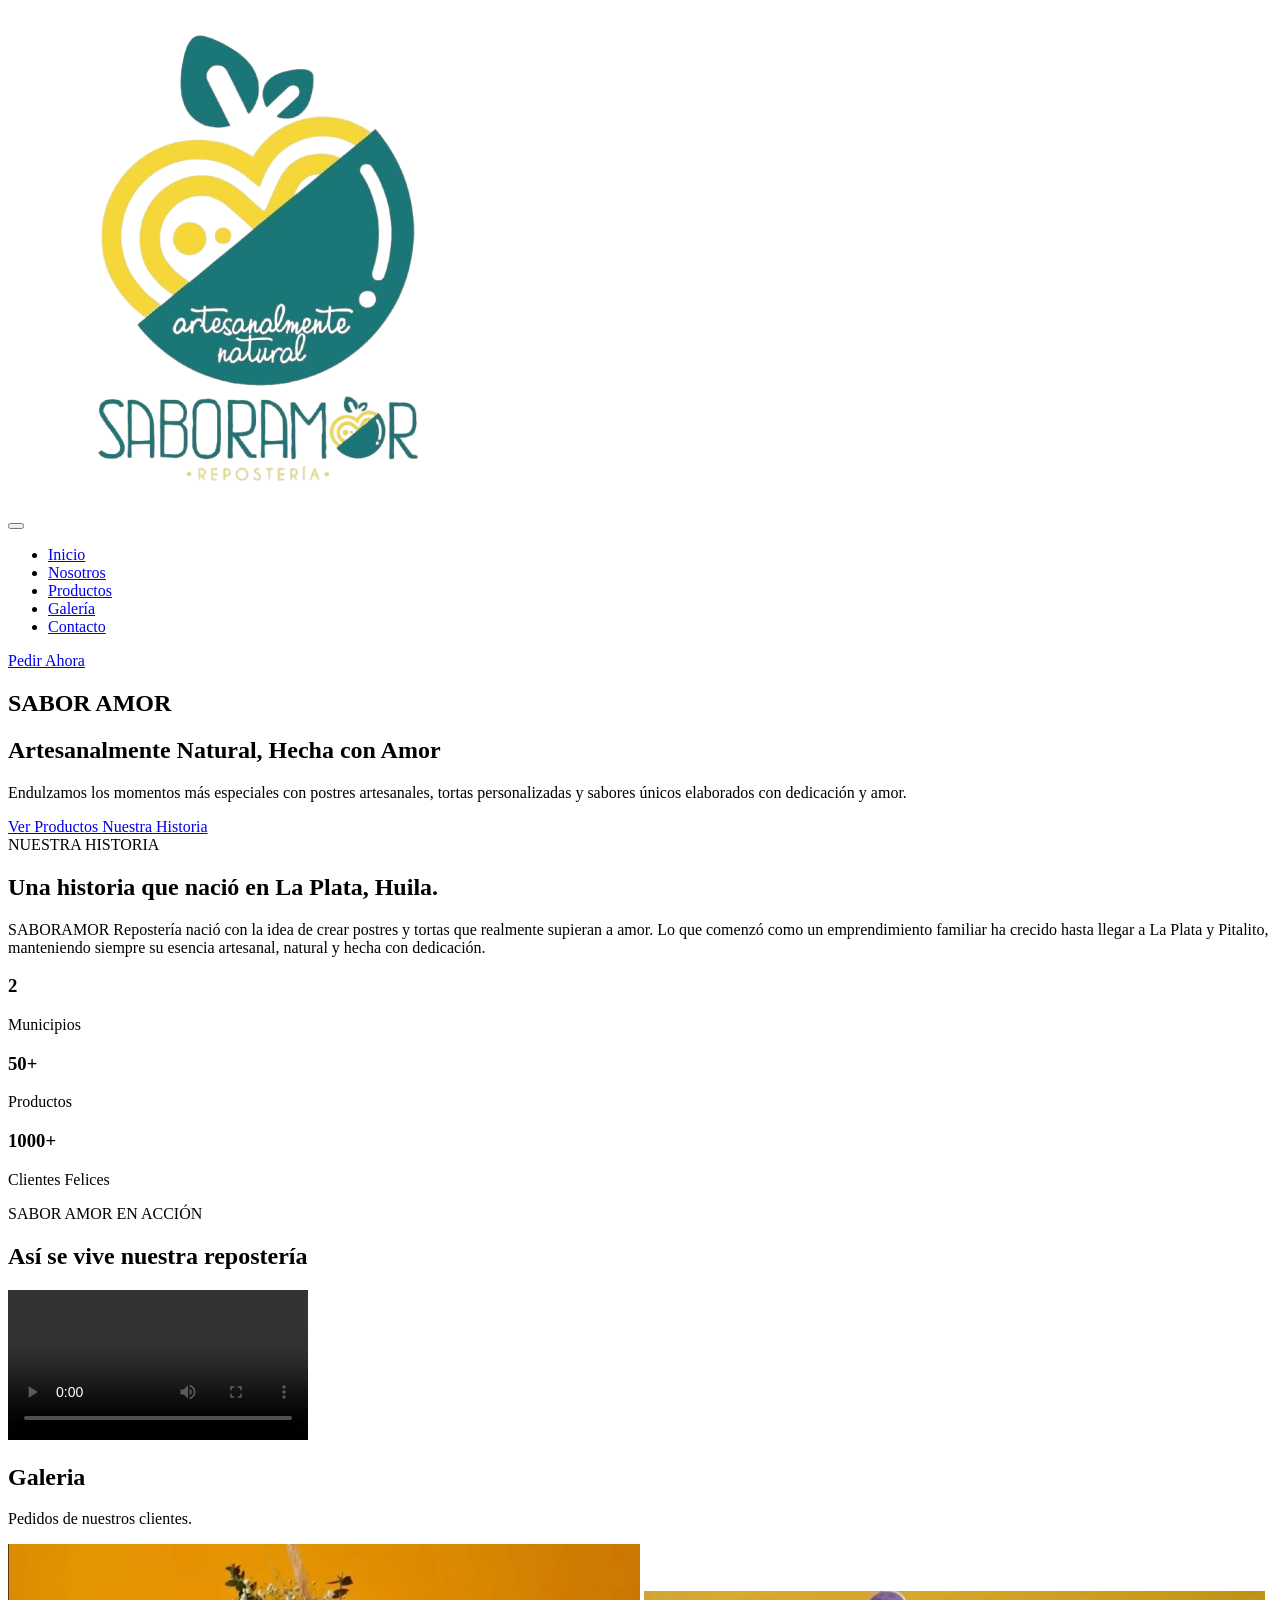
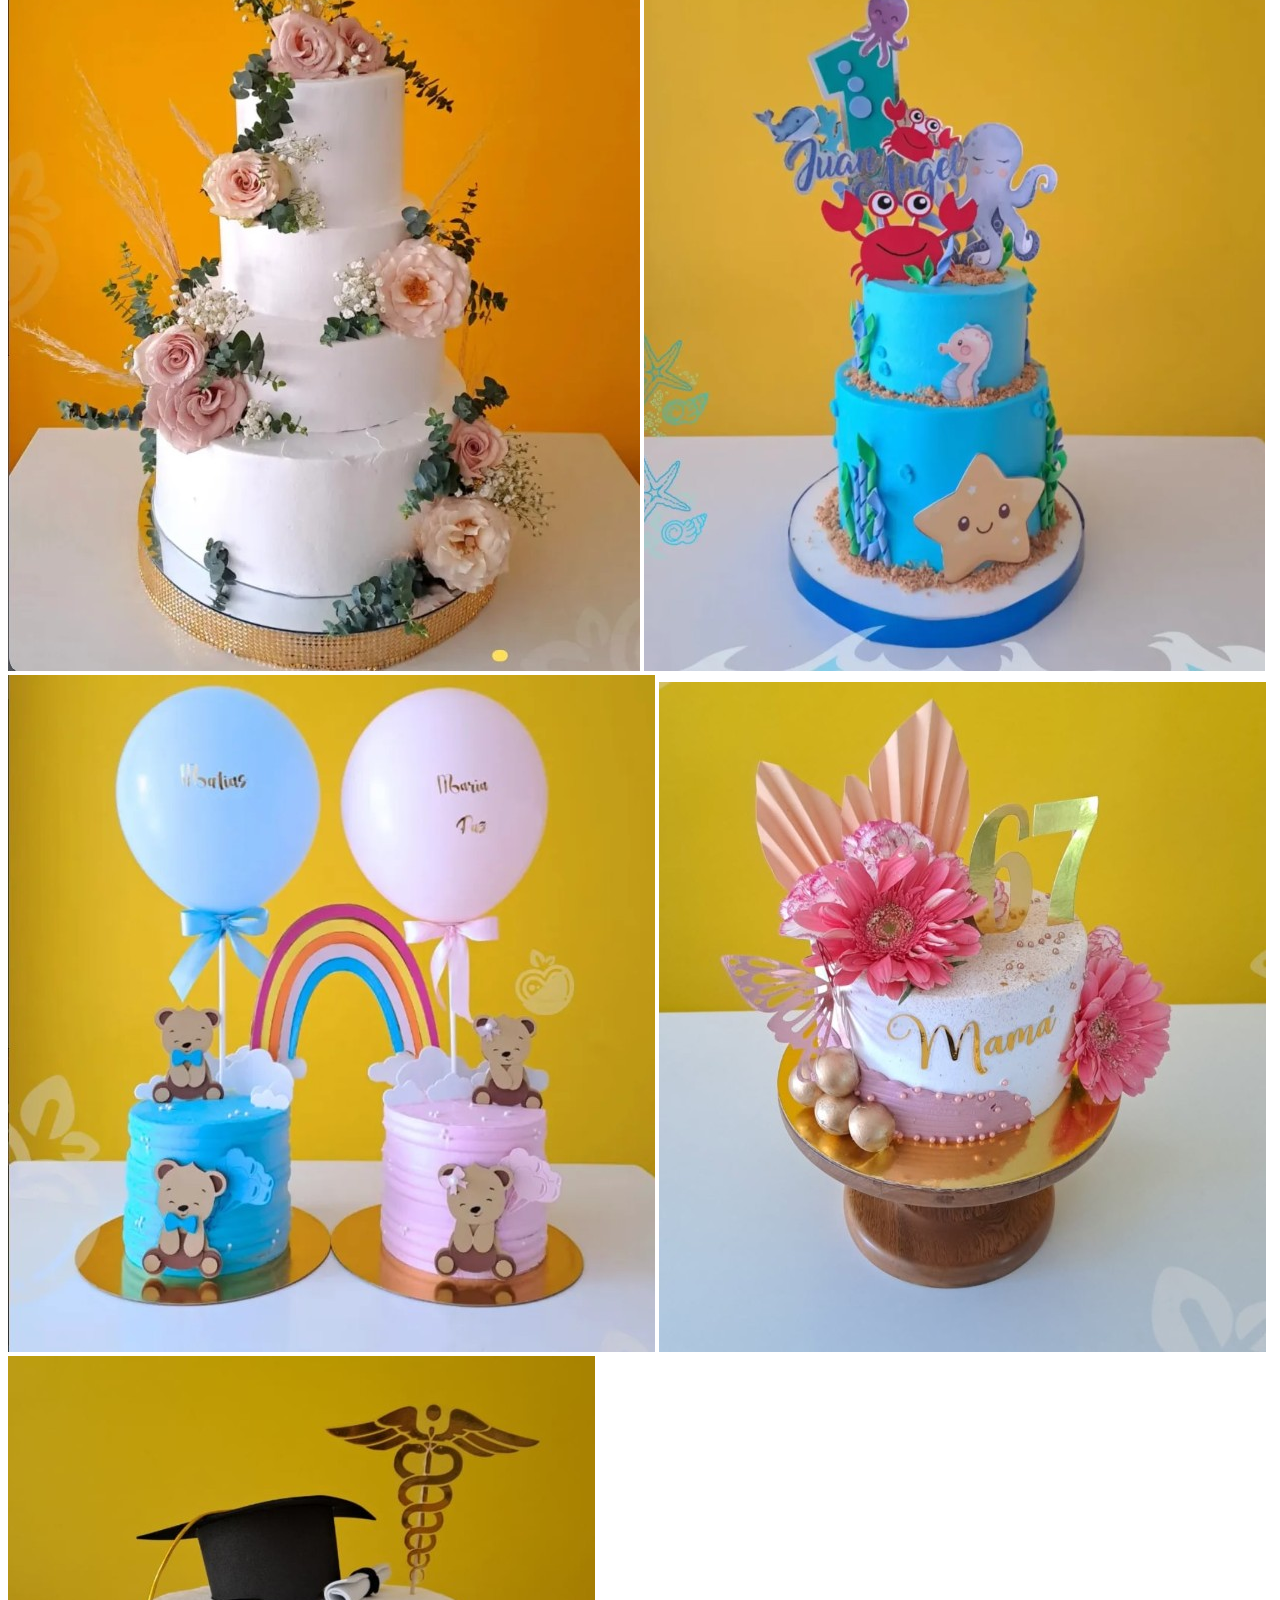
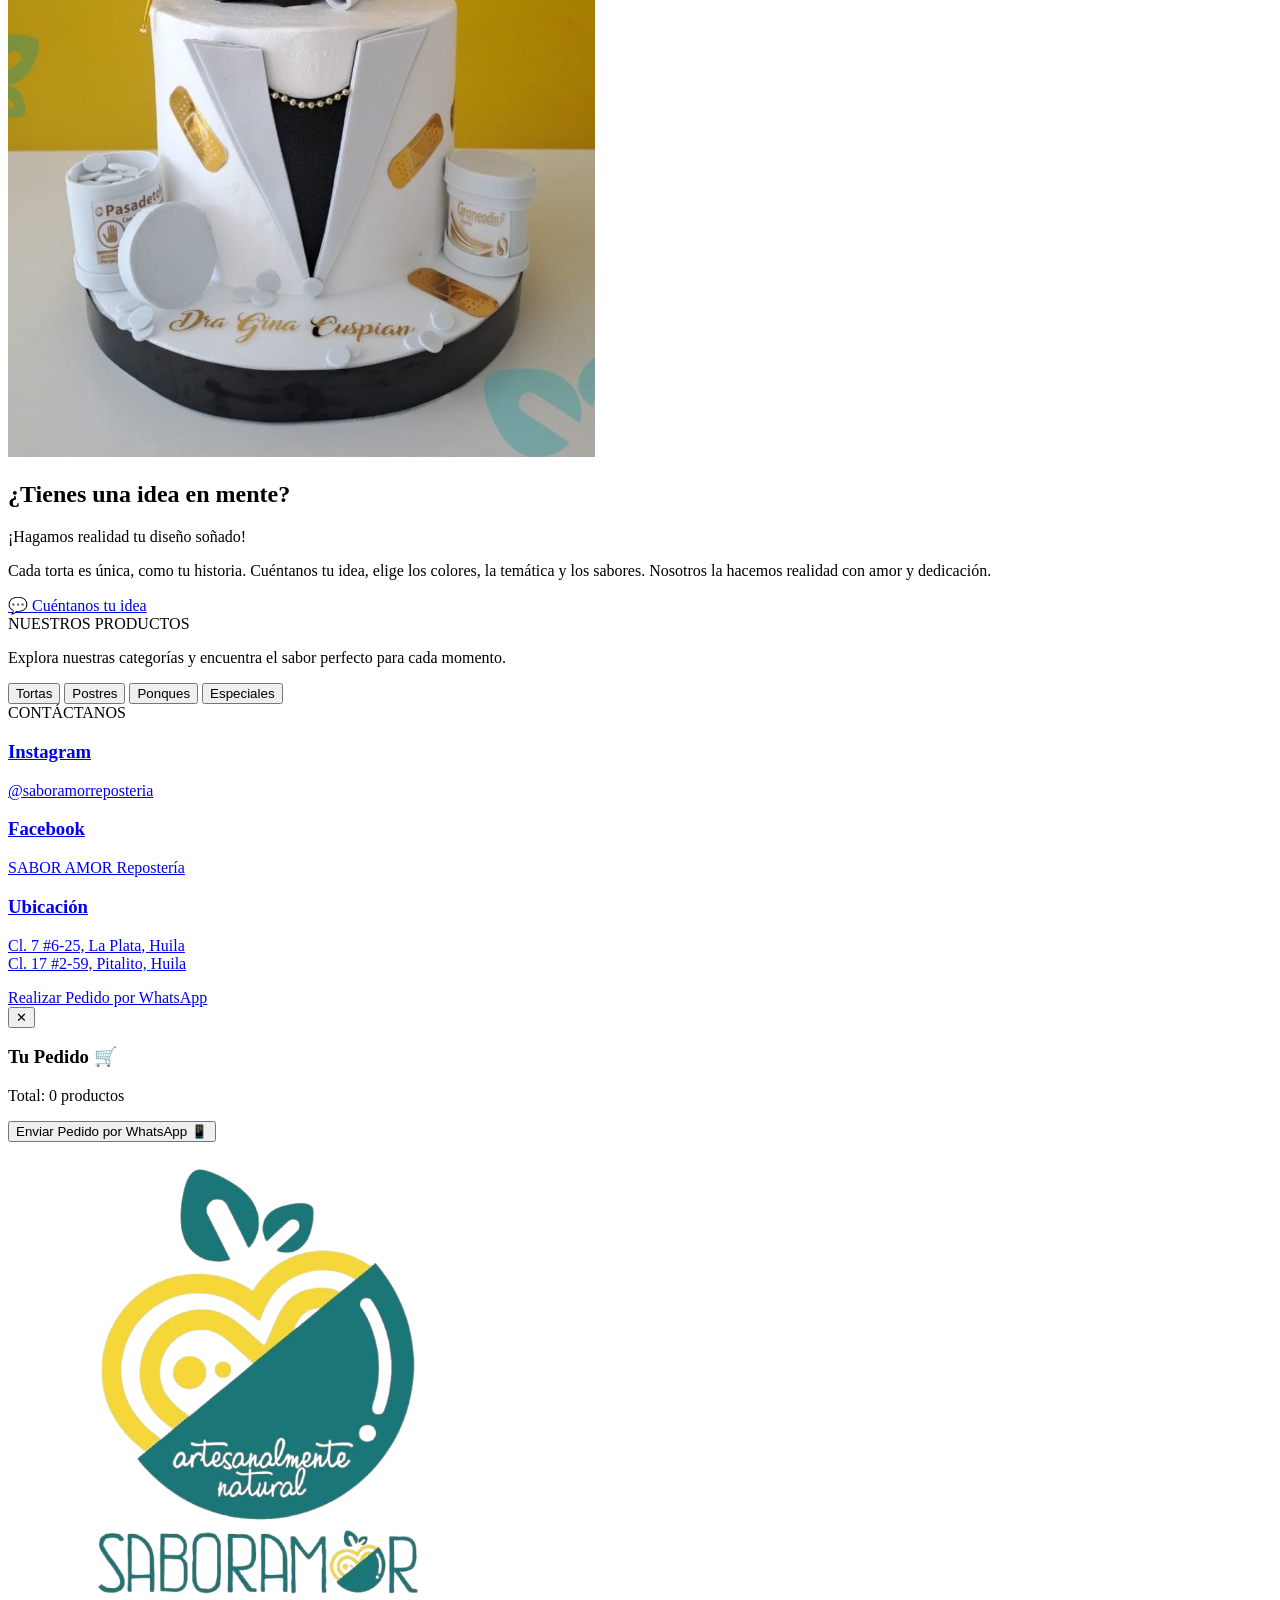
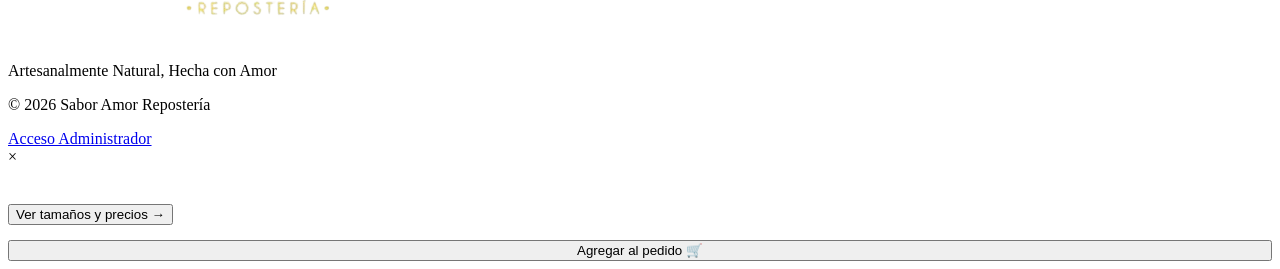
==== index.html @ 8a922c51 "Add files via upload" ====
<!DOCTYPE html>
<html lang="es">
<head>
    <meta charset="UTF-8">
    <meta name="viewport" content="width=device-width, initial-scale=1.0">
    <title>Sabor Amor - Catálogo Digital</title>
    <link href="https://fonts.googleapis.com/css2?family=Poppins:wght@300;400;600;700&display=swap" rel="stylesheet">
    <link rel="stylesheet" href="css/styles.css">

        <!-- Configuración básica y SEO -->
    <meta charset="UTF-8">
    <meta name="viewport" content="width=device-width, initial-scale=1.0">
    <meta name="description" content="Sabor Amor Repostería: Postres artesanales, tortas personalizadas y sabores únicos en La Plata y Pitalito, Huila.">
    <meta name="theme-color" content="#218387">

    <!-- Open Graph (Para que se vea bonito al compartir en WhatsApp/Facebook) -->
    <meta property="og:title" content="Sabor Amor - Repostería Artesanal">
    <meta property="og:description" content="Endulzamos los momentos más especiales con postres artesanales y tortas personalizadas.">
    <meta property="og:image" content="img/hero.jpeg">
    <meta property="og:type" content="website">

    <!-- Favicon (El ícono en la pestaña del navegador) -->
    <link rel="icon" type="image/png" href="img/logo.png">

</head>
<body>
    <!-- NAVBAR -->
<nav class="navbar">
    <div class="logo">
        <img src="img/logo.png" alt="Logo de Sabor Amor Repostería">
    </div>
    
    <!-- Botón Hamburguesa (Solo visible en celular) -->
    <button class="hamburger" aria-label="Abrir menú">
        <span></span>
        <span></span>
        <span></span>
    </button>

    <ul class="menu">
        <li><a href="#inicio">Inicio</a></li>
        <li><a href="#nosotros">Nosotros</a></li>
        <li><a href="#productos">Productos</a></li>
        <li><a href="#galeria">Galería</a></li>
        <li><a href="#contacto">Contacto</a></li>
    </ul>
    
    <a href="#productos" class="btn-nav">Pedir Ahora</a>
</nav>


<!-- HERO -->
<section id="inicio" class="hero">

    <div class="hero-overlay">

        <h1>SABOR AMOR</h1>

        <h2>
            Artesanalmente Natural,
            Hecha con Amor
        </h2>

        <p>
            Endulzamos los momentos más especiales con
            postres artesanales, tortas personalizadas
            y sabores únicos elaborados con dedicación y amor.
        </p>

        <div class="hero-buttons">
            <a href="#productos" class="btn-principal">
                Ver Productos
            </a>

            <a href="#nosotros" class="btn-secundario">
                Nuestra Historia
            </a>
        </div>

    </div>

</section>

    <main>
        <section id="nosotros" class="nosotros">

    <div class="nosotros-contenido">

        <div class="nosotros-texto">

            <span class="subtitulo">
                NUESTRA HISTORIA
            </span>

            <h2>
                Una historia que nació en La Plata,
                Huila.
            </h2>

            <p>
                SABORAMOR Repostería nació con la idea de crear
                postres y tortas que realmente supieran a amor.
                Lo que comenzó como un emprendimiento familiar
                ha crecido hasta llegar a La Plata y Pitalito,
                manteniendo siempre su esencia artesanal,
                natural y hecha con dedicación.
            </p>

        </div>

        <div class="estadisticas">

            <div class="dato">
                <h3>2</h3>
                <p>Municipios</p>
            </div>

            <div class="dato">
                <h3>50+</h3>
                <p>Productos</p>
            </div>

            <div class="dato">
                <h3>1000+</h3>
                <p>Clientes Felices</p>
            </div>

        </div>

    </div>
<!-- REELS -->
<section class="reels-section">

    <div class="titulo-centro">
        <span class="subtitulo">
            SABOR AMOR EN ACCIÓN
        </span>

        <h2>
            Así se vive nuestra repostería
        </h2>

    </div>
    <div class="reels-grid">

        <div class="reels-grid">

    <div class="reel-card reel-unico">

    <video
        controls
        preload="metadata"
        class="video-reel">

        <source src="video/reel-saboramor.mp4" type="video/mp4">

        Tu navegador no soporta video.

    </video>

</div>

</section>
</section>

<!-- GALERÍA -->
<section id="galeria" class="galeria">

    <div class="titulo-centro">

        <h2>
            Galeria
        </h2>
<p class="frase-diseno">
    Pedidos de nuestros clientes.
</p>
    </div>

    <div class="galeria-grid">

        <img src="img/galeria1.jpg" alt="Detalle de decoración de matrimonio">
        <img src="img/galeria2.jpg" alt="Detalle de decoración para fiesta niños">
        <img src="img/galeria3.jpg" alt="Detalle de decoración para niños mellizos">
        <img src="img/galeria4.jpg" alt="Detalle de decoración para el dia de la madre">
        <img src="img/galeria5.jpg" alt="Detalle de decoración para graduacion">

    </div>

<!-- SECCIÓN DE LLAMADO A LA ACCIÓN - DISEÑOS PERSONALIZADOS -->
<section class="cta-diseno">
    <div class="cta-contenido">
        <h2>¿Tienes una idea en mente?</h2>
        <p class="cta-subtitulo">¡Hagamos realidad tu diseño soñado!</p>
        <p class="cta-descripcion">
            Cada torta es única, como tu historia. Cuéntanos tu idea, elige los colores, 
            la temática y los sabores. Nosotros la hacemos realidad con amor y dedicación.
        </p>
        <a href="https://wa.me/573167363647?text=¡Hola!%20Quiero%20hacer%20mi%20propio%20diseño%20de%20torta%20personalizada.%20¿Me%20pueden%20ayudar?" 
           class="btn-cta-whatsapp" 
           target="_blank">
            💬 Cuéntanos tu idea
        </a>
    </div>
</section>

<!-- PRODUCTOS -->

        <section id="productos" class="catalogo">
            <div class="titulo-centro">

    <span class="subtitulo-productos">
        NUESTROS PRODUCTOS
    </span>

<p class="frase-productos">
    Explora nuestras categorías y encuentra el sabor perfecto para cada momento.
</p>

</div>
<div class="categorias">

    <button class="categoria-btn">
        Tortas
    </button>

    <button class="categoria-btn">
        Postres
    </button>

    <button class="categoria-btn">
        Ponques
    </button>

    <button class="categoria-btn">
        Especiales
    </button>

</div>

            <div id="contenedor-postres" class="grid-postres"></div>
        </section>
        


<!-- CONTACTO -->
<section class="contacto" id="contacto">
    <span class="subtitulo">CONTÁCTANOS</span>
    
    <div class="contacto-grid">
        <!-- Instagram -->
        <a href="https://instagram.com/saboramorreposteria" target="_blank" class="info-card">
            <h3>Instagram</h3>
            <p>@saboramorreposteria</p>
        </a>

        <!-- Facebook -->
        <a href="https://www.facebook.com/SABORAMORRESPOTERIA" target="_blank" class="info-card">
            <h3>Facebook</h3>
            <p>SABOR AMOR Repostería</p>
        </a>

        <!-- Ubicación (Google Maps) -->
        <a href="https://maps.google.com/?q=Cl.+7+%236-25,+La+Plata,+Huila" target="_blank" class="info-card">
            <h3>Ubicación</h3>
            <p>Cl. 7 #6-25, La Plata, Huila<br>Cl. 17 #2-59, Pitalito, Huila</p>
        </a>
    </div>

    <div class="contacto-boton">
        <a href="https://wa.me/573167363647" target="_blank" class="btn-whatsapp">
            Realizar Pedido por WhatsApp
        </a>
    </div>
</section>

       </main>

    <!-- CARRITO FLOTANTE -->
    <div id="carrito-flotante" class="carrito-oculto">
    <button id="btn-cerrar-carrito" class="btn-cerrar-carrito" title="Cerrar carrito">✕</button>
    <h3>Tu Pedido 🛒</h3>
    <div id="lista-carrito">
        <!-- Aquí se mostrarán los productos -->
    </div>
    <p class="total-carrito">Total: <span id="contador-carrito">0</span> productos</p>
    <button id="btn-enviar-whatsapp">Enviar Pedido por WhatsApp 📱</button>
</div>

    <footer>

    <img src="img/logo.png" alt="Sabor Amor" class="footer-logo">

    <p>
        Artesanalmente Natural, Hecha con Amor
    </p>

    <p>
        © 2026 Sabor Amor Repostería
    </p>

    <a href="admin.html">
        Acceso Administrador
    </a>

</footer>

<div id="modal-producto" class="modal-producto">

    <div class="modal-contenido">

        <span class="cerrar-modal" onclick="cerrarModal()">
            ×
        </span>

        <div id="vista-info">

            <img id="modal-imagen" src="" alt="">
            <h2 id="modal-nombre"></h2>
            <p id="modal-categoria"></p>
            <p id="modal-descripcion"></p>

            <button id="btn-ver-precios" class="btn-detalles-modal">
                Ver tamaños y precios →
            </button>
            
            
            <button id="btn-agregar-modal" class="btn-agregar" style="margin-top: 15px; display: block; width: 100%;">
                Agregar al pedido 🛒
            </button>

        </div>

                <div id="vista-precios" style="display:none;">

            <button id="btn-volver" class="btn-detalles-modal">
                ← Volver
            </button>

            <img id="modal-precios" class="modal-precios" src="" alt="Tabla de precios">

            <p id="mensaje-asesor" style="display: none; padding: 30px 20px; font-size: 1.2rem; color: #218387; font-weight: 600; text-align: center;">
                Contáctate con nuestros asesores para cotizar tamaños y precios de nuestros ponqués personalizados.
            </p>

            <!-- 👇 BOTÓN DEL ASESOR 👇 -->
            <a href="#" id="btn-whatsapp-asesor" class="btn-detalles-modal" style="display: none; text-decoration: none;">
                Hablar con un asesor 💬
            </a>

        </div>

</div>

</div>

    <script src="js/data.js"></script>
    <script type="module" src="js/script.js"></script>
</body>
</html>
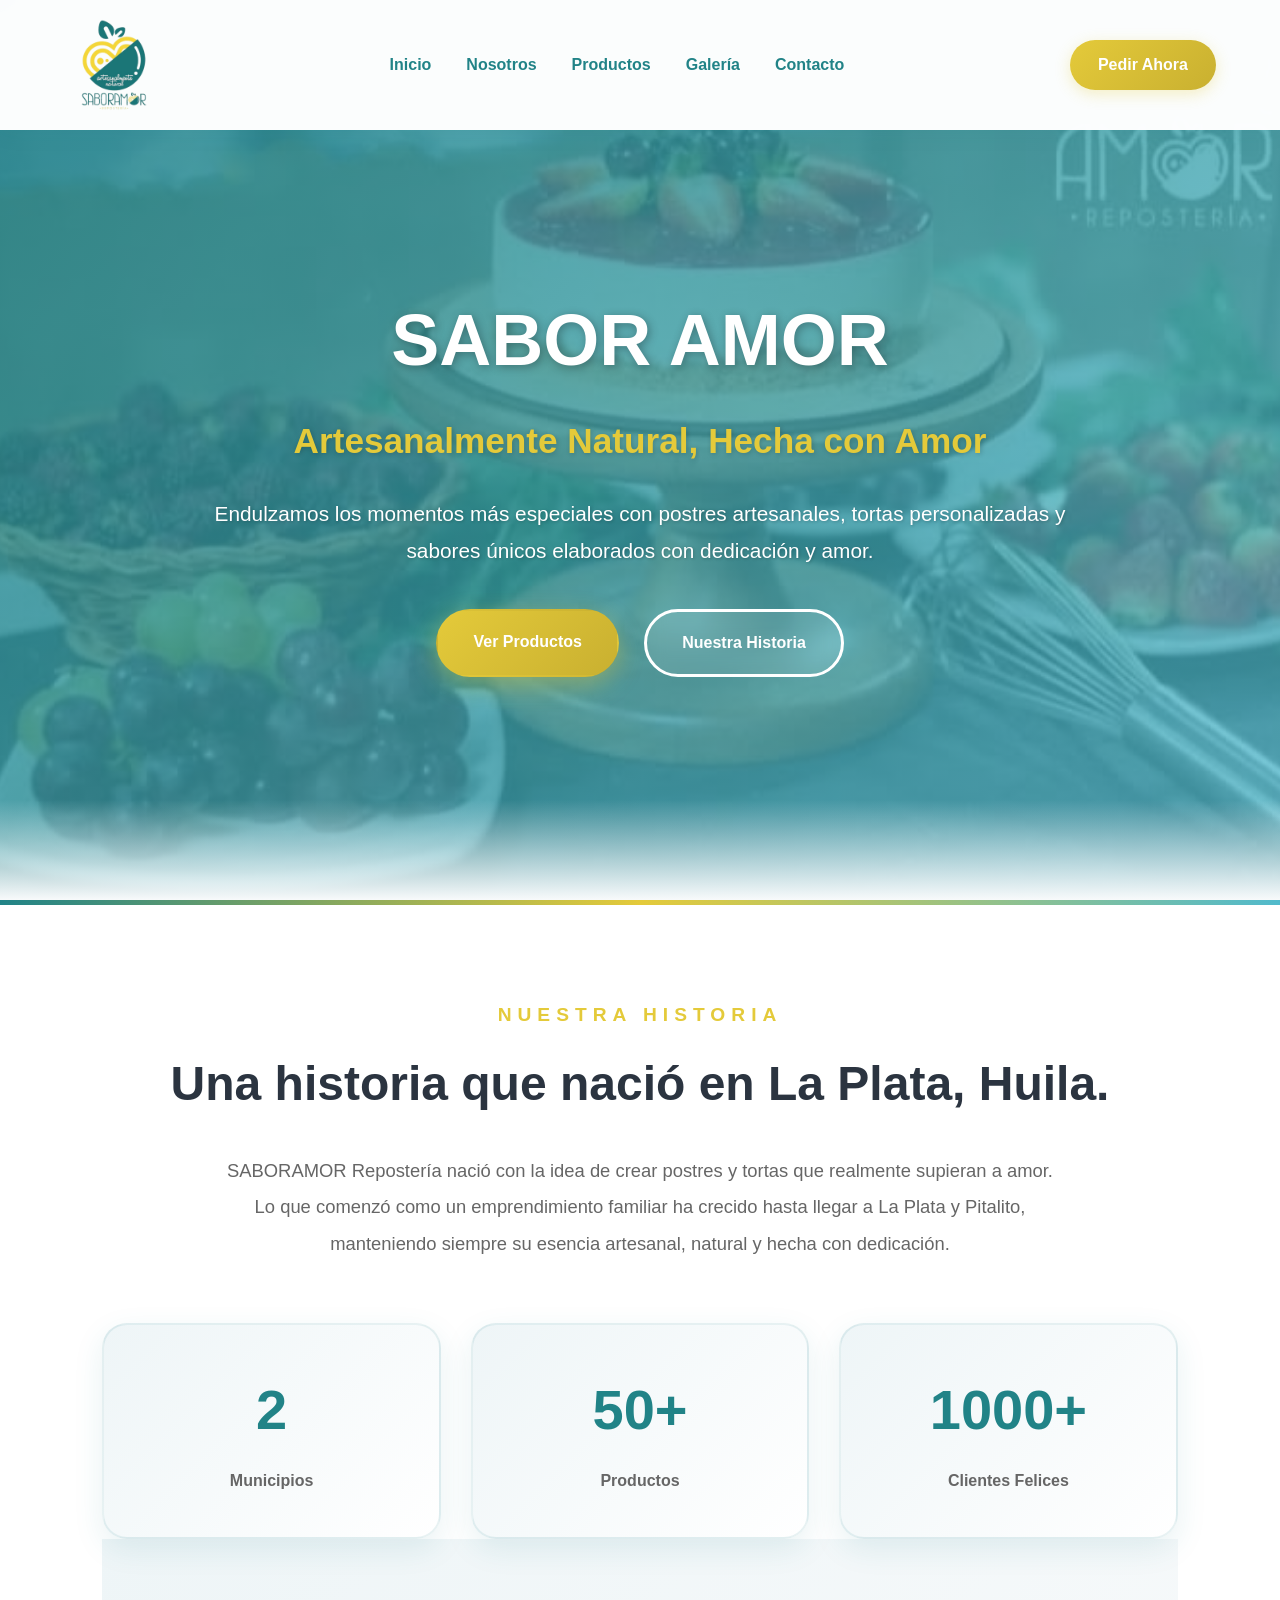
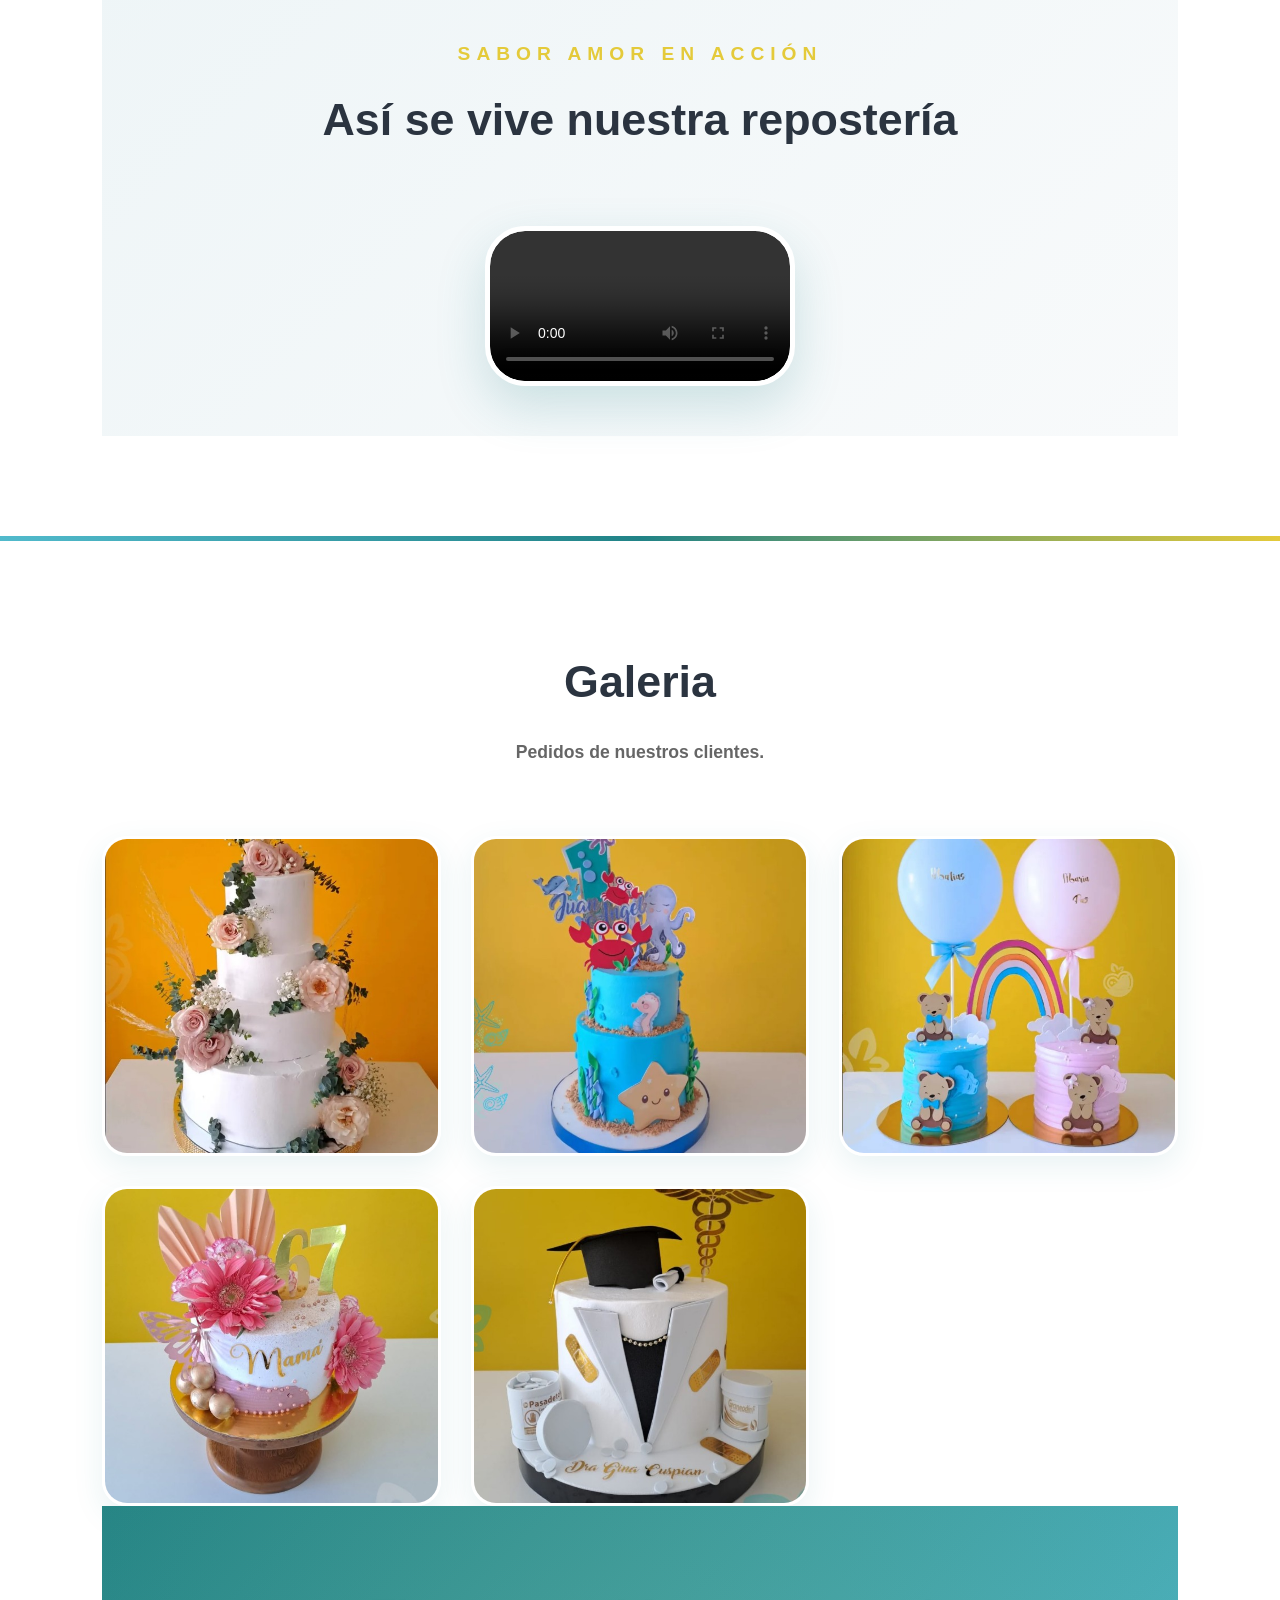
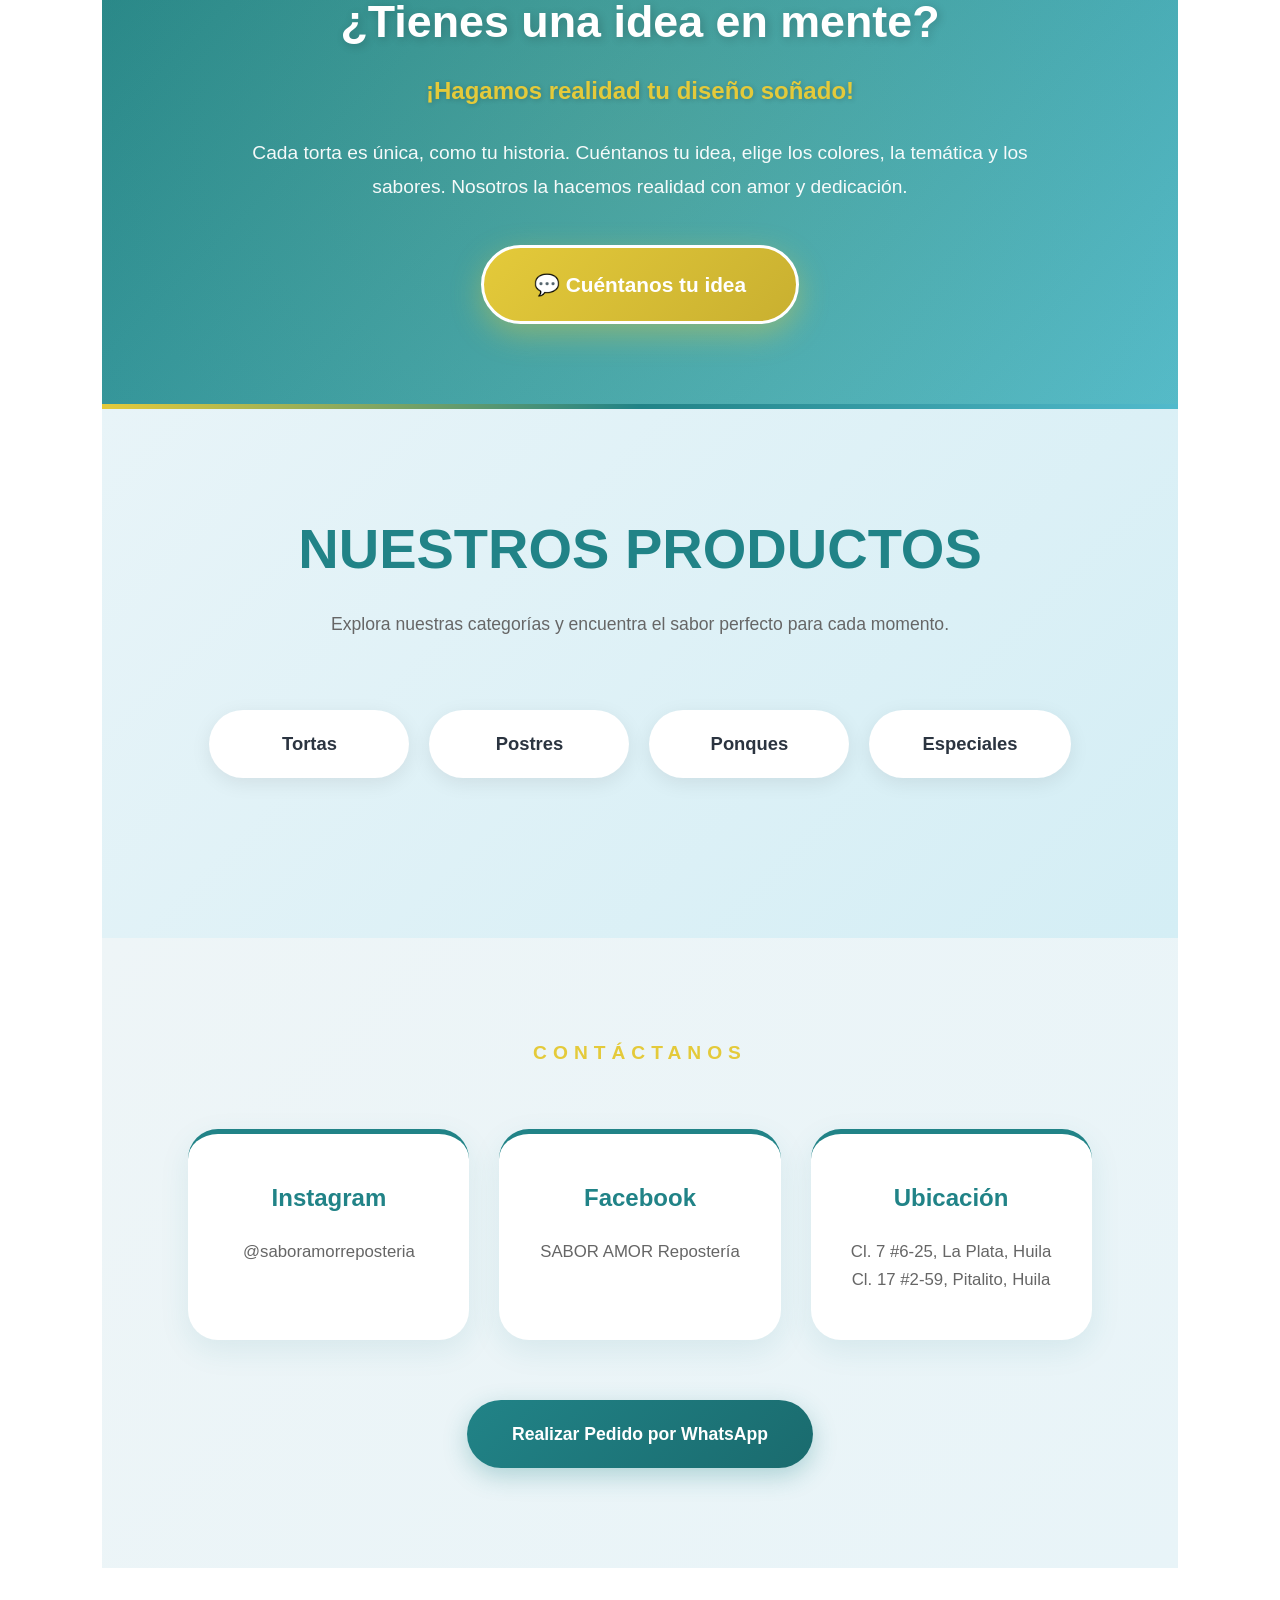
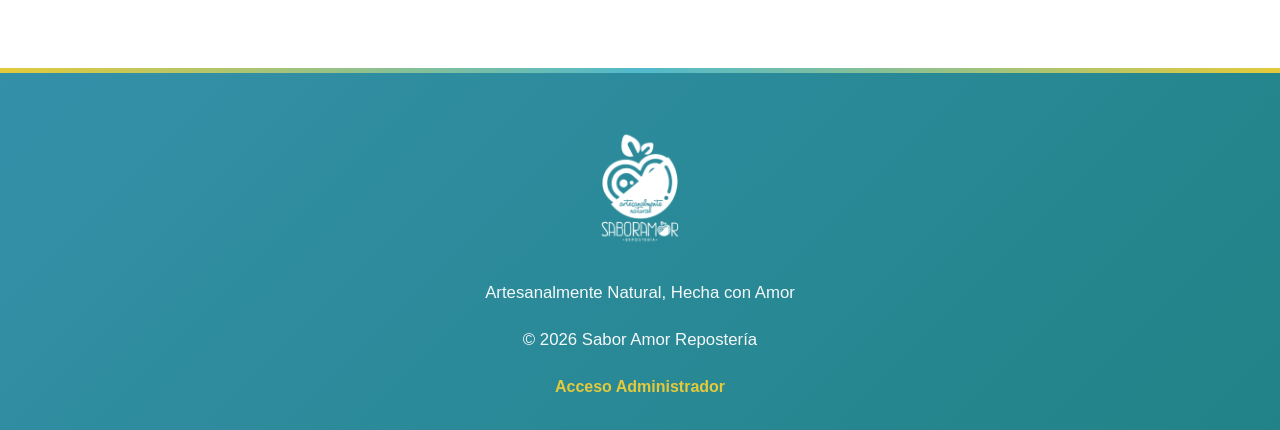
==== commit 2a7bd90a: "Update index.html" ====
--- a/index.html
+++ b/index.html
@@ -5,8 +5,8 @@
     <meta name="viewport" content="width=device-width, initial-scale=1.0">
     <title>Sabor Amor - Catálogo Digital</title>
     <link href="https://fonts.googleapis.com/css2?family=Poppins:wght@300;400;600;700&display=swap" rel="stylesheet">
-    <link rel="stylesheet" href="css/styles.css">
-
+    <link rel="stylesheet" href="styles.css">
+    
         <!-- Configuración básica y SEO -->
     <meta charset="UTF-8">
     <meta name="viewport" content="width=device-width, initial-scale=1.0">
@@ -356,4 +356,4 @@
     <script src="js/data.js"></script>
     <script type="module" src="js/script.js"></script>
 </body>
-</html>+</html>
--- a/styles.css
+++ b/styles.css
@@ -0,0 +1,1071 @@
+/* ==========================
+   SISTEMA DE DISEÑO (Variables)
+   ========================== */
+:root {
+    --color-principal: #218387;
+    --color-principal-oscuro: #1a6b6e;
+    --color-acento: #E4CA3A;
+    --color-acento-oscuro: #c9b030;
+    --color-cielo: #51bacc;
+    --color-oscuro: #2B3440;
+    --color-footer: #3490a9;
+    --color-blanco: #ffffff;
+    --color-fondo: #f8fafb;
+    --color-fondo-suave: #eef5f7;
+    --color-texto: #333333;
+    --color-texto-suave: #666666;
+    --color-whatsapp: #25D366;
+    --sombra-suave: 0 10px 30px rgba(33, 131, 135, 0.1);
+    --sombra-media: 0 15px 40px rgba(33, 131, 135, 0.15);
+    --sombra-fuerte: 0 20px 50px rgba(33, 131, 135, 0.2);
+    --transicion: all 0.3s ease;
+}
+
+/* --- CONFIGURACIÓN GENERAL --- */
+* {
+    margin: 0;
+    padding: 0;
+    box-sizing: border-box;
+}
+
+html {
+    scroll-behavior: smooth;
+}
+
+body {
+    font-family: 'Poppins', sans-serif;
+    background: linear-gradient(135deg, #f8fafb 0%, #eef5f7 100%);
+    color: var(--color-texto);
+    line-height: 1.6;
+}
+
+/* --- NAVBAR --- */
+.navbar {
+    position: fixed;
+    top: 0;
+    left: 0;
+    width: 100%;
+    z-index: 1000;
+    display: flex;
+    justify-content: space-between;
+    align-items: center;
+    padding: 15px 5%;
+    background: rgba(255, 255, 255, 0.98);
+    backdrop-filter: blur(15px);
+    box-shadow: 0 2px 20px rgba(33, 131, 135, 0.1);
+    transition: var(--transicion);
+}
+
+.logo img {
+    height: 100px;
+    width: auto;
+    display: block;
+}
+
+.menu {
+    display: flex;
+    gap: 35px;
+    list-style: none;
+}
+
+.menu a {
+    text-decoration: none;
+    color: var(--color-principal);
+    font-weight: 600;
+    transition: var(--transicion);
+    position: relative;
+}
+
+.menu a::after {
+    content: '';
+    position: absolute;
+    bottom: -5px;
+    left: 0;
+    width: 0;
+    height: 2px;
+    background: var(--color-acento);
+    transition: var(--transicion);
+}
+
+.menu a:hover {
+    color: var(--color-acento-oscuro);
+}
+
+.menu a:hover::after {
+    width: 100%;
+}
+
+.btn-nav {
+    background: linear-gradient(135deg, var(--color-acento) 0%, var(--color-acento-oscuro) 100%);
+    color: white;
+    text-decoration: none;
+    padding: 12px 28px;
+    border-radius: 30px;
+    font-weight: 600;
+    transition: var(--transicion);
+    box-shadow: 0 4px 15px rgba(228, 202, 58, 0.3);
+}
+
+.btn-nav:hover {
+    background: linear-gradient(135deg, var(--color-principal) 0%, var(--color-principal-oscuro) 100%);
+    transform: translateY(-2px);
+    box-shadow: 0 6px 20px rgba(33, 131, 135, 0.3);
+}
+
+.hamburger {
+    display: none;
+    flex-direction: column;
+    justify-content: space-between;
+    width: 30px;
+    height: 21px;
+    background: transparent;
+    border: none;
+    cursor: pointer;
+    padding: 0;
+    z-index: 1001;
+}
+
+.hamburger span {
+    display: block;
+    width: 100%;
+    height: 3px;
+    background-color: var(--color-principal);
+    border-radius: 3px;
+    transition: var(--transicion);
+}
+
+/* --- HERO --- */
+.hero {
+    min-height: 100vh;
+    background: linear-gradient(135deg, rgba(33, 131, 135, 0.85) 0%, rgba(81, 186, 204, 0.75) 100%),
+                url("img/hero.jpeg");
+    background-size: cover;
+    background-position: center;
+    background-attachment: fixed;
+    display: flex;
+    align-items: center;
+    justify-content: center;
+    text-align: center;
+    padding: 120px 30px 60px;
+    position: relative;
+}
+
+.hero::before {
+    content: '';
+    position: absolute;
+    bottom: 0;
+    left: 0;
+    right: 0;
+    height: 100px;
+    background: linear-gradient(to top, var(--color-fondo) 0%, transparent 100%);
+}
+
+.hero-overlay {
+    max-width: 900px;
+    position: relative;
+    z-index: 1;
+}
+
+.hero h1 {
+    font-size: 4.5rem;
+    color: white;
+    margin-bottom: 15px;
+    text-shadow: 2px 2px 10px rgba(0,0,0,0.3);
+    font-weight: 800;
+}
+
+.hero h2 {
+    color: var(--color-acento);
+    font-size: 2.2rem;
+    margin-bottom: 25px;
+    font-weight: 700;
+    text-shadow: 1px 1px 5px rgba(0,0,0,0.2);
+}
+
+.hero p {
+    color: white;
+    font-size: 1.3rem;
+    line-height: 1.8;
+    margin-bottom: 40px;
+    text-shadow: 1px 1px 3px rgba(0,0,0,0.2);
+}
+
+.hero-buttons {
+    display: flex;
+    justify-content: center;
+    gap: 25px;
+    flex-wrap: wrap;
+}
+
+.btn-principal {
+    background: linear-gradient(135deg, var(--color-acento) 0%, var(--color-acento-oscuro) 100%);
+    color: white;
+    padding: 18px 35px;
+    border-radius: 50px;
+    text-decoration: none;
+    font-weight: 700;
+    transition: var(--transicion);
+    box-shadow: 0 8px 25px rgba(228, 202, 58, 0.4);
+    border: 2px solid transparent;
+}
+
+.btn-principal:hover {
+    transform: translateY(-3px);
+    box-shadow: 0 12px 35px rgba(228, 202, 58, 0.5);
+}
+
+.btn-secundario {
+    border: 3px solid white;
+    color: white;
+    padding: 18px 35px;
+    border-radius: 50px;
+    text-decoration: none;
+    font-weight: 700;
+    transition: var(--transicion);
+    background: rgba(255, 255, 255, 0.1);
+    backdrop-filter: blur(10px);
+}
+
+.btn-secundario:hover {
+    background: white;
+    color: var(--color-principal);
+    transform: translateY(-3px);
+}
+
+/* --- NOSOTROS --- */
+.nosotros {
+    padding: 100px 8%;
+    background: var(--color-blanco);
+    position: relative;
+}
+
+.nosotros::before {
+    content: '';
+    position: absolute;
+    top: 0;
+    left: 0;
+    right: 0;
+    height: 5px;
+    background: linear-gradient(90deg, var(--color-principal) 0%, var(--color-acento) 50%, var(--color-cielo) 100%);
+}
+
+.nosotros-contenido {
+    max-width: 1200px;
+    margin: auto;
+}
+
+.subtitulo {
+    display: block;
+    text-align: center;
+    font-size: 1.2rem;
+    font-weight: 700;
+    color: var(--color-acento);
+    letter-spacing: 6px;
+    margin-bottom: 15px;
+    text-transform: uppercase;
+}
+
+.nosotros h2 {
+    font-size: 3rem;
+    color: var(--color-oscuro);
+    margin: 15px 0 30px;
+    text-align: center;
+    font-weight: 800;
+}
+
+.nosotros p {
+    font-size: 1.15rem;
+    line-height: 2;
+    color: var(--color-texto-suave);
+    max-width: 850px;
+    margin: 0 auto;
+    text-align: center;
+}
+
+.estadisticas {
+    margin-top: 60px;
+    display: grid;
+    grid-template-columns: repeat(auto-fit, minmax(220px, 1fr));
+    gap: 30px;
+}
+
+.dato {
+    background: linear-gradient(135deg, var(--color-fondo-suave) 0%, white 100%);
+    border-radius: 25px;
+    padding: 40px 30px;
+    text-align: center;
+    box-shadow: var(--sombra-suave);
+    border: 2px solid rgba(33, 131, 135, 0.1);
+    transition: var(--transicion);
+}
+
+.dato:hover {
+    transform: translateY(-5px);
+    box-shadow: var(--sombra-media);
+    border-color: var(--color-principal);
+}
+
+.dato h3 {
+    font-size: 3.5rem;
+    color: var(--color-principal);
+    font-weight: 800;
+    margin-bottom: 10px;
+}
+
+.dato p {
+    color: var(--color-texto-suave);
+    font-weight: 600;
+    font-size: 1rem;
+}
+
+/* --- REELS --- */
+.reels-section {
+    padding: 100px 8% 50px;
+    background: linear-gradient(135deg, var(--color-fondo-suave) 0%, var(--color-fondo) 100%);
+}
+
+.titulo-centro {
+    text-align: center;
+    margin-bottom: 70px;
+}
+
+.titulo-centro h2 {
+    font-size: 2.8rem;
+    color: var(--color-oscuro);
+    margin: 10px 0 20px;
+    font-weight: 800;
+}
+
+.titulo-centro p {
+    color: var(--color-texto-suave);
+    max-width: 700px;
+    margin: auto;
+    font-size: 1.1rem;
+}
+
+.reels-grid {
+    display: flex;
+    justify-content: center;
+    align-items: center;
+}
+
+.reel-card {
+    border-radius: 40px;
+    overflow: hidden;
+    box-shadow: var(--sombra-fuerte);
+    background: white;
+    border: 5px solid white;
+}
+
+.video-reel {
+    width: 100%;
+    height: auto;
+    display: block;
+    border-radius: 35px;
+}
+
+/* --- PRODUCTOS --- */
+.catalogo {
+    padding: 100px 8%;
+    background: linear-gradient(135deg, #e8f4f8 0%, #d4eef5 100%);
+    position: relative;
+}
+
+.catalogo::before {
+    content: '';
+    position: absolute;
+    top: 0;
+    left: 0;
+    right: 0;
+    height: 5px;
+    background: linear-gradient(90deg, var(--color-acento) 0%, var(--color-principal) 50%, var(--color-cielo) 100%);
+}
+
+.subtitulo-productos {
+    font-size: 3.5rem;
+    font-weight: 800;
+    color: var(--color-principal);
+    display: block;
+    text-align: center;
+    margin-bottom: 15px;
+}
+
+.frase-productos {
+    text-align: center;
+    font-size: 1.2rem;
+    color: var(--color-texto-suave);
+    max-width: 700px;
+    margin: 20px auto 60px;
+    line-height: 1.8;
+}
+
+.categorias {
+    display: flex;
+    justify-content: center;
+    flex-wrap: wrap;
+    gap: 20px;
+    margin-bottom: 60px;
+}
+
+.categoria-btn {
+    border: none;
+    background: white;
+    color: var(--color-oscuro);
+    padding: 20px 50px;
+    font-size: 1.15rem;
+    border-radius: 50px;
+    cursor: pointer;
+    font-weight: 700;
+    min-width: 200px;
+    transition: var(--transicion);
+    box-shadow: 0 5px 20px rgba(0,0,0,0.08);
+    border: 3px solid transparent;
+}
+
+.categoria-btn:hover {
+    background: var(--color-principal);
+    color: white;
+    transform: translateY(-3px);
+    box-shadow: 0 8px 25px rgba(33, 131, 135, 0.3);
+}
+
+.categoria-btn.activa {
+    background: linear-gradient(135deg, var(--color-principal) 0%, var(--color-principal-oscuro) 100%);
+    color: white;
+    box-shadow: 0 8px 25px rgba(33, 131, 135, 0.4);
+    border-color: var(--color-acento);
+}
+
+.grid-postres {
+    display: grid;
+    grid-template-columns: repeat(auto-fit, minmax(280px, 1fr));
+    gap: 35px;
+}
+
+.postre-card {
+    background: white;
+    border-radius: 25px;
+    overflow: hidden;
+    border: 2px solid rgba(33, 131, 135, 0.1);
+    box-shadow: var(--sombra-suave);
+    transition: var(--transicion);
+    display: flex;
+    flex-direction: column;
+    text-align: center;
+    padding-bottom: 25px;
+}
+
+.postre-card:hover {
+    transform: translateY(-10px);
+    box-shadow: var(--sombra-fuerte);
+    border-color: var(--color-acento);
+}
+
+.postre-card img {
+    width: 100%;
+    height: 260px;
+    object-fit: cover;
+    border-bottom: 3px solid var(--color-fondo-suave);
+}
+
+.postre-card h3 {
+    color: var(--color-oscuro);
+    font-size: 1.4rem;
+    font-weight: 700;
+    margin: 20px 15px 10px;
+}
+
+.postre-card p {
+    font-size: 1.3rem;
+    color: var(--color-principal);
+    font-weight: 700;
+    margin-bottom: 20px;
+}
+
+.alerta-stock {
+    background: linear-gradient(135deg, #FFF9C4 0%, #FFF59D 100%);
+    color: #F57F17;
+    padding: 6px 15px;
+    border-radius: 25px;
+    font-size: 0.85rem;
+    font-weight: 700;
+    display: inline-block;
+    margin-bottom: 15px;
+    border: 2px solid #FFE082;
+}
+
+.btn-detalles {
+    width: 85%;
+    margin: 15px auto;
+    padding: 14px;
+    border: none;
+    border-radius: 35px;
+    background: linear-gradient(135deg, var(--color-principal) 0%, var(--color-principal-oscuro) 100%);
+    color: white;
+    font-weight: 700;
+    cursor: pointer;
+    transition: var(--transicion);
+    box-shadow: 0 5px 15px rgba(33, 131, 135, 0.3);
+}
+
+.btn-detalles:hover {
+    transform: translateY(-2px);
+    box-shadow: 0 8px 20px rgba(33, 131, 135, 0.4);
+}
+
+.modal-producto {
+    display: none;
+    position: fixed;
+    top: 0;
+    left: 0;
+    width: 100%;
+    height: 100%;
+    background: rgba(0,0,0,0.75);
+    z-index: 9999;
+    justify-content: center;
+    align-items: center;
+    backdrop-filter: blur(5px);
+}
+
+.modal-contenido {
+    background: white;
+    width: 90%;
+    max-width: 700px;
+    border-radius: 30px;
+    padding: 40px;
+    text-align: center;
+    position: relative;
+    box-shadow: 0 25px 60px rgba(0,0,0,0.3);
+}
+
+.modal-contenido img {
+    width: 100%;
+    border-radius: 25px;
+    margin-bottom: 25px;
+}
+
+#modal-imagen {
+    max-height: 350px;
+    object-fit: cover;
+}
+
+#modal-precios {
+    max-height: none;
+    height: auto;
+    object-fit: contain;
+}
+
+.modal-categoria {
+    color: var(--color-principal);
+    font-weight: 700;
+    margin-bottom: 20px;
+    font-size: 1.1rem;
+}
+
+.cerrar-modal {
+    position: absolute;
+    top: 20px;
+    right: 25px;
+    font-size: 40px;
+    cursor: pointer;
+    color: var(--color-texto-suave);
+    transition: var(--transicion);
+}
+
+.cerrar-modal:hover {
+    color: var(--color-principal);
+    transform: scale(1.1);
+}
+
+.modal-descripcion {
+    line-height: 1.9;
+    color: var(--color-texto-suave);
+    margin: 25px 0;
+    font-size: 1.05rem;
+}
+
+.modal-precios {
+    width: 100%;
+    height: auto;
+    object-fit: contain;
+    margin-top: 30px;
+    border-radius: 20px;
+    border: 3px solid var(--color-fondo-suave);
+    display: block;
+}
+
+.btn-detalles-modal {
+    background: linear-gradient(135deg, var(--color-principal) 0%, var(--color-principal-oscuro) 100%);
+    color: white;
+    border: none;
+    padding: 16px 35px;
+    border-radius: 45px;
+    cursor: pointer;
+    margin-top: 25px;
+    font-weight: 700;
+    transition: var(--transicion);
+    box-shadow: 0 5px 15px rgba(33, 131, 135, 0.3);
+}
+
+.btn-detalles-modal:hover {
+    background: linear-gradient(135deg, var(--color-acento) 0%, var(--color-acento-oscuro) 100%);
+    transform: translateY(-2px);
+}
+
+/* --- GALERÍA --- */
+.galeria {
+    padding: 100px 8%;
+    background: white;
+    position: relative;
+}
+
+.galeria::before {
+    content: '';
+    position: absolute;
+    top: 0;
+    left: 0;
+    right: 0;
+    height: 5px;
+    background: linear-gradient(90deg, var(--color-cielo) 0%, var(--color-principal) 50%, var(--color-acento) 100%);
+}
+
+.galeria-grid {
+    display: grid;
+    grid-template-columns: repeat(auto-fit, minmax(280px, 1fr));
+    gap: 30px;
+}
+
+.galeria-grid img {
+    width: 100%;
+    height: 320px;
+    object-fit: cover;
+    border-radius: 25px;
+    transition: var(--transicion);
+    cursor: pointer;
+    box-shadow: var(--sombra-suave);
+    border: 3px solid white;
+}
+
+.galeria-grid img:hover {
+    transform: scale(1.05);
+    box-shadow: var(--sombra-fuerte);
+    border-color: var(--color-acento);
+}
+
+.frase-diseno {
+    text-align: center;
+    font-size: 2rem;
+    color: var(--color-principal);
+    margin-top: 20px;
+    margin-bottom: 60px;
+    font-weight: 700;
+}
+
+/* --- CTA DISEÑOS PERSONALIZADOS --- */
+.cta-diseno {
+    background: linear-gradient(135deg, #218387 0%, #51bacc 100%);
+    padding: 80px 8%;
+    text-align: center;
+    position: relative;
+    overflow: hidden;
+}
+
+.cta-diseno::before {
+    content: '';
+    position: absolute;
+    top: -50%;
+    left: -50%;
+    width: 200%;
+    height: 200%;
+    background: radial-gradient(circle, rgba(228, 202, 58, 0.1) 0%, transparent 70%);
+    animation: rotate 20s linear infinite;
+}
+
+@keyframes rotate {
+    from { transform: rotate(0deg); }
+    to { transform: rotate(360deg); }
+}
+
+.cta-contenido {
+    position: relative;
+    z-index: 1;
+    max-width: 800px;
+    margin: 0 auto;
+}
+
+.cta-diseno h2 {
+    font-size: 2.8rem;
+    color: white;
+    margin-bottom: 15px;
+    font-weight: 800;
+    text-shadow: 2px 2px 10px rgba(0,0,0,0.2);
+}
+
+.cta-subtitulo {
+    font-size: 1.5rem;
+    color: #E4CA3A;
+    font-weight: 700;
+    margin-bottom: 25px;
+    text-shadow: 1px 1px 5px rgba(0,0,0,0.2);
+}
+
+.cta-descripcion {
+    font-size: 1.2rem;
+    color: white;
+    line-height: 1.8;
+    margin-bottom: 40px;
+    opacity: 0.95;
+}
+
+.btn-cta-whatsapp {
+    display: inline-block;
+    background: linear-gradient(135deg, #E4CA3A 0%, #c9b030 100%);
+    color: white;
+    padding: 20px 50px;
+    border-radius: 50px;
+    text-decoration: none;
+    font-size: 1.3rem;
+    font-weight: 700;
+    transition: all 0.3s ease;
+    box-shadow: 0 10px 30px rgba(228, 202, 58, 0.4);
+    border: 3px solid white;
+}
+
+.btn-cta-whatsapp:hover {
+    transform: translateY(-5px) scale(1.05);
+    box-shadow: 0 15px 40px rgba(228, 202, 58, 0.6);
+    background: linear-gradient(135deg, #25D366 0%, #1ebe5d 100%);
+}
+
+/* --- CONTACTO --- */
+.contacto {
+    padding: 100px 8%;
+    background: linear-gradient(135deg, var(--color-fondo-suave) 0%, #e8f4f8 100%);
+}
+
+.contacto-grid {
+    display: grid;
+    grid-template-columns: repeat(auto-fit, minmax(280px, 1fr));
+    gap: 30px;
+    margin-top: 60px;
+}
+
+.info-card {
+    background: white;
+    padding: 45px 35px;
+    border-radius: 30px;
+    text-align: center;
+    box-shadow: var(--sombra-suave);
+    border-top: 5px solid var(--color-principal);
+    transition: var(--transicion);
+    text-decoration: none;
+    cursor: pointer;
+}
+
+.info-card:hover {
+    transform: translateY(-10px);
+    box-shadow: var(--sombra-fuerte);
+    border-top-color: var(--color-acento);
+}
+
+.info-card h3 {
+    color: var(--color-principal);
+    font-size: 1.5rem;
+    margin-bottom: 20px;
+    font-weight: 700;
+    transition: color 0.3s ease;
+}
+
+.info-card:hover h3 {
+    color: var(--color-acento);
+}
+
+.info-card p {
+    color: var(--color-texto-suave);
+    font-size: 1.05rem;
+    line-height: 1.7;
+}
+
+.contacto-boton {
+    text-align: center;
+    margin-top: 60px;
+}
+
+.btn-whatsapp {
+    background: linear-gradient(135deg, var(--color-principal) 0%, var(--color-principal-oscuro) 100%);
+    color: white;
+    text-decoration: none;
+    padding: 20px 45px;
+    border-radius: 50px;
+    font-weight: 700;
+    transition: var(--transicion);
+    box-shadow: 0 8px 25px rgba(33, 131, 135, 0.3);
+    display: inline-block;
+    font-size: 1.1rem;
+}
+
+.btn-whatsapp:hover {
+    background: linear-gradient(135deg, var(--color-acento) 0%, var(--color-acento-oscuro) 100%);
+    transform: translateY(-3px);
+    box-shadow: 0 12px 35px rgba(228, 202, 58, 0.4);
+}
+
+/* --- CARRITO FLOTANTE --- */
+.carrito-oculto {
+    display: none !important;
+}
+
+#carrito-flotante {
+    position: fixed;
+    bottom: 30px;
+    right: 30px;
+    background: white;
+    padding: 25px;
+    border-radius: 20px;
+    box-shadow: 0 15px 40px rgba(0,0,0,0.2);
+    border-top: 5px solid var(--color-acento);
+    display: flex;
+    flex-direction: column;
+    align-items: center;
+    z-index: 1000;
+    animation: slideIn 0.4s ease-out;
+    max-width: 350px;
+    max-height: 500px;
+    overflow-y: auto;
+}
+
+#carrito-flotante h3 {
+    color: #218387;
+    font-size: 1.3rem;
+    margin-bottom: 15px;
+    font-weight: 700;
+    border-bottom: 2px solid #E4CA3A;
+    padding-bottom: 10px;
+    width: 100%;
+    text-align: center;
+}
+
+#lista-carrito {
+    max-height: 250px;
+    overflow-y: auto;
+    margin-bottom: 15px;
+    width: 100%;
+}
+
+.item-carrito {
+    display: flex;
+    align-items: center;
+    padding: 8px;
+    background: #f8fafb;
+    border-radius: 10px;
+    margin-bottom: 8px;
+    border-left: 3px solid #218387;
+}
+
+.item-carrito span {
+    flex: 1;
+    font-size: 0.9rem;
+    font-weight: 600;
+    color: #2B3440;
+    margin-left: 10px;
+}
+
+.img-item-carrito {
+    width: 50px;
+    height: 50px;
+    object-fit: cover;
+    border-radius: 8px;
+    border: 2px solid #E4CA3A;
+}
+
+.btn-eliminar {
+    background: #ff4444;
+    color: white;
+    border: none;
+    width: 25px;
+    height: 25px;
+    border-radius: 50%;
+    cursor: pointer;
+    font-size: 0.9rem;
+    font-weight: 700;
+    transition: all 0.3s ease;
+    display: flex;
+    align-items: center;
+    justify-content: center;
+    flex-shrink: 0;
+}
+
+.btn-eliminar:hover {
+    background: #cc0000;
+    transform: scale(1.1);
+}
+
+.total-carrito {
+    font-size: 1.1rem;
+    font-weight: 700;
+    color: #218387;
+    margin: 15px 0;
+    padding-top: 10px;
+    border-top: 2px solid #E4CA3A;
+    width: 100%;
+    text-align: center;
+}
+
+#btn-enviar-whatsapp {
+    background: linear-gradient(135deg, var(--color-whatsapp) 0%, #1ebe5d 100%);
+    color: white;
+    border: none;
+    padding: 14px 30px;
+    border-radius: 35px;
+    font-size: 1rem;
+    font-weight: 700;
+    cursor: pointer;
+    transition: var(--transicion);
+    box-shadow: 0 5px 15px rgba(37, 211, 102, 0.4);
+    width: 100%;
+}
+
+#btn-enviar-whatsapp:hover {
+    transform: scale(1.05);
+    box-shadow: 0 8px 25px rgba(37, 211, 102, 0.5);
+}
+
+.btn-cerrar-carrito {
+    position: absolute;
+    top: 10px;
+    right: 15px;
+    background: #ff4444;
+    color: white;
+    border: none;
+    width: 30px;
+    height: 30px;
+    border-radius: 50%;
+    cursor: pointer;
+    font-size: 1rem;
+    font-weight: 700;
+    transition: all 0.3s ease;
+    display: flex;
+    align-items: center;
+    justify-content: center;
+    box-shadow: 0 2px 8px rgba(255, 68, 68, 0.3);
+}
+
+.btn-cerrar-carrito:hover {
+    background: #cc0000;
+    transform: scale(1.1);
+}
+
+@keyframes slideIn {
+    from { transform: translateY(100px); opacity: 0; }
+    to { transform: translateY(0); opacity: 1; }
+}
+
+/* --- FOOTER --- */
+footer {
+    background: linear-gradient(135deg, var(--color-footer) 0%, var(--color-principal) 100%);
+    color: white;
+    padding: 60px 20px 30px;
+    text-align: center;
+    position: relative;
+}
+
+footer::before {
+    content: '';
+    position: absolute;
+    top: 0;
+    left: 0;
+    right: 0;
+    height: 5px;
+    background: linear-gradient(90deg, var(--color-acento) 0%, var(--color-cielo) 50%, var(--color-acento) 100%);
+}
+
+.footer-logo {
+    height: 120px;
+    margin-bottom: 25px;
+    filter: brightness(0) invert(1);
+}
+
+footer h3 {
+    font-size: 1.8rem;
+    margin-bottom: 15px;
+    font-weight: 700;
+}
+
+footer p {
+    font-size: 1.05rem;
+    margin-bottom: 20px;
+    opacity: 0.95;
+}
+
+footer a {
+    color: var(--color-acento);
+    text-decoration: none;
+    font-weight: 700;
+    transition: var(--transicion);
+}
+
+footer a:hover {
+    color: white;
+}
+
+.footer-bottom {
+    margin-top: 40px;
+    padding-top: 30px;
+    border-top: 2px solid rgba(255,255,255,0.2);
+    font-size: 0.95rem;
+    opacity: 0.9;
+}
+
+/* --- RESPONSIVE --- */
+@media(max-width:900px){
+    .hamburger {
+        display: flex;
+    }
+    
+    .btn-nav {
+        display: none;
+    }
+
+    .menu {
+        position: absolute;
+        top: 100%;
+        left: 0;
+        width: 100%;
+        background: rgba(255, 255, 255, 0.98);
+        backdrop-filter: blur(15px);
+        flex-direction: column;
+        align-items: center;
+        padding: 25px 0;
+        gap: 20px;
+        box-shadow: 0 10px 30px rgba(0,0,0,0.1);
+        display: none;
+    }
+
+    .menu.active {
+        display: flex;
+    }
+
+    .menu a {
+        font-size: 1.2rem;
+        color: var(--color-principal);
+    }
+
+    .hero h1 { font-size: 3rem; }
+    .hero h2 { font-size: 1.8rem; }
+    .hero p { font-size: 1.1rem; }
+    
+    .subtitulo-productos { font-size: 2.5rem; }
+    .nosotros h2 { font-size: 2.2rem; }
+    .titulo-centro h2 { font-size: 2rem; }
+    
+    .categoria-btn {
+        padding: 15px 35px;
+        font-size: 1rem;
+        min-width: 150px;
+    }
+    
+    .cta-diseno h2 { font-size: 2rem; }
+    .cta-subtitulo { font-size: 1.2rem; }
+    .cta-descripcion { font-size: 1rem; }
+    .btn-cta-whatsapp { padding: 15px 35px; font-size: 1.1rem; }
+}
